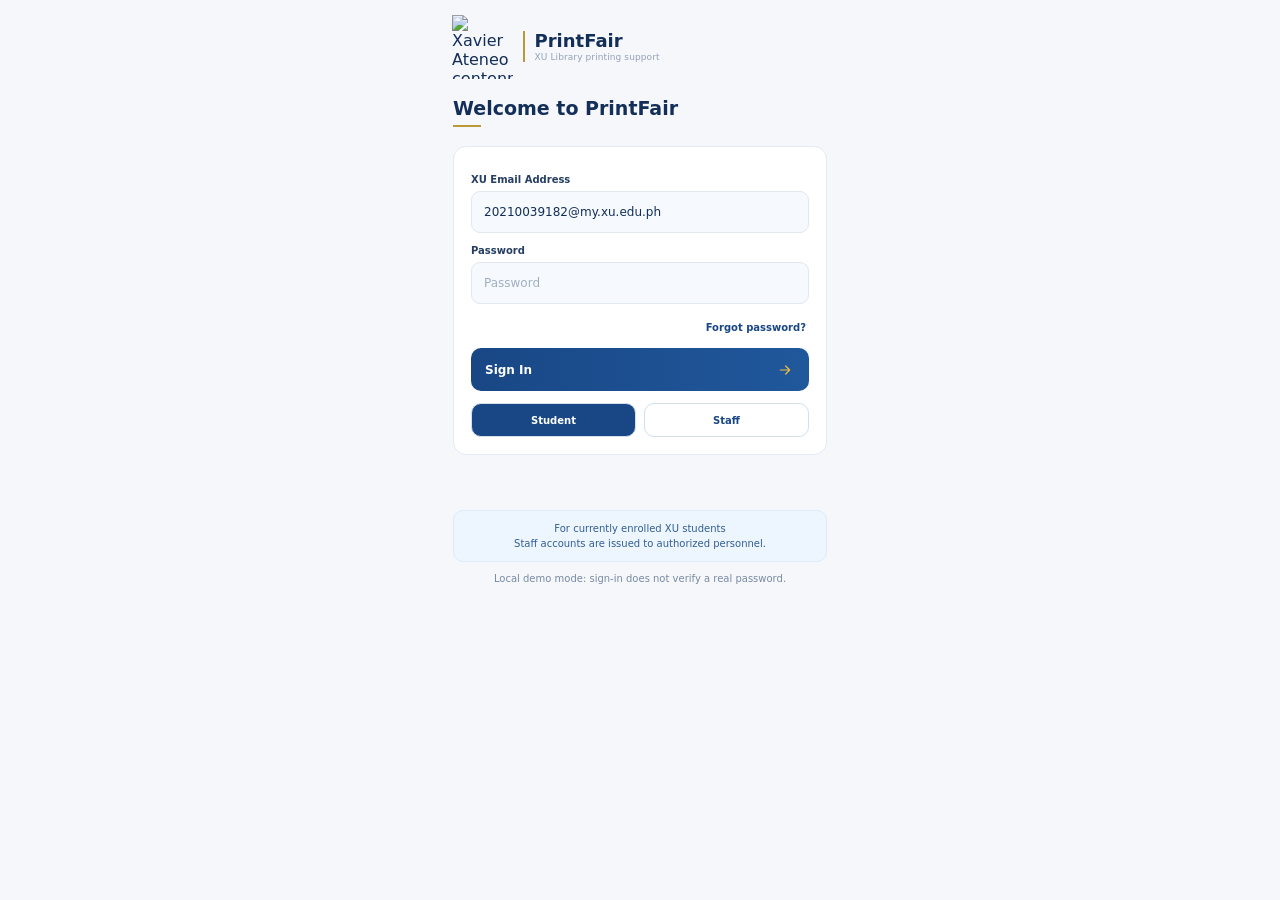
==== www/index.html @ c9dbb633 "Fix application bugs and add Milestone 4 documentation" ====
<!doctype html>
<html lang="en">
<head>
 <meta charset="utf-8"><meta name="viewport" content="width=device-width, initial-scale=1, viewport-fit=cover">
 <meta name="theme-color" content="#194785">
 <title>PrintFair | XU Library Printing Support</title>
 <link rel="manifest" href="manifest.webmanifest">
 <link rel="icon" href="assets/app-icon.png">
 <link rel="stylesheet" href="styles.css?v=7">
</head>
<body>
 <main id="app" aria-live="polite"></main>
 <script src="https://cdnjs.cloudflare.com/ajax/libs/pdf.js/3.11.174/pdf.min.js" defer></script>
 <script src="domain.js?v=7"></script>
 <script src="https://cdn.jsdelivr.net/npm/@supabase/supabase-js@2"></script>
 <script src="backend-config.js?v=7"></script>
 <script src="storage.js?v=7"></script>
 <script src="backend.js?v=7"></script>
 <script src="app.js?v=7" defer></script>
 <script>if ('serviceWorker' in navigator && location.protocol!=='file:') {window.addEventListener('load',()=>navigator.serviceWorker.register('sw.js?v=7').catch(()=>{}));}</script>
</body>
</html>
---- www/styles.css ----
:root{--blue:#194785;--blue2:#215a9d;--navy:#132f59;--gold:#b99a36;--bg:#f5f7fb;--white:#fff;--muted:#788aa3;--stroke:#e3eaf4;--green:#177348;--orange:#bb4f2c;--red:#bc4343;--shadow:0 2px 9px rgba(33,64,113,.035)}
*{box-sizing:border-box}html,body{margin:0;min-height:100%;font-family:Inter,ui-sans-serif,system-ui,-apple-system,'Segoe UI',sans-serif;color:var(--navy);background:#dce4f0}button,input,select{font:inherit}button{cursor:pointer}button:disabled{opacity:.6;cursor:not-allowed}button:focus-visible,input:focus-visible,select:focus-visible{outline:2px solid #dfb02e;outline-offset:2px}a{color:var(--blue)}
#app{max-width:410px;min-height:100dvh;margin:auto;background:var(--bg);box-shadow:0 0 24px #13345a18;position:relative}.shell{min-height:100dvh;padding:0 17px 93px;background:var(--bg)}.login-shell{padding-bottom:28px}.statusbar{height:29px;display:flex;align-items:center;justify-content:space-between;padding:6px 5px 0;font-size:12px;font-weight:800}.status-icons{font-size:12px;letter-spacing:1px}.brand{height:70px;display:flex;align-items:center;gap:10px}.brand-logo{width:57px;height:59px;object-fit:contain;mix-blend-mode:multiply}.brand-divider{height:31px;width:1.5px;background:var(--gold)}.brand-name{font-size:18px;color:var(--navy);font-weight:800;line-height:1.15}.brand-sub{font-size:9px;color:#93a2b8;letter-spacing:.1px}.noti{margin-left:auto;width:35px;height:35px;display:grid;place-items:center;border:1px solid var(--stroke);border-radius:11px;background:#fff;color:var(--blue)}.noti .dot{position:absolute;width:5px;height:5px;border-radius:50%;background:var(--gold);margin-left:13px;margin-top:-13px}
h1{font-size:19px;margin:7px 0 3px;font-weight:800;line-height:1.18}h2{font-size:14px;font-weight:800;margin:15px 0 8px}.subheading{color:var(--muted);font-size:10px;margin:0 0 12px}.underline{width:28px;height:2px;background:var(--gold);margin:6px 0 7px}.card{background:white;border:1px solid var(--stroke);border-radius:13px;padding:13px;box-shadow:var(--shadow)}.shadowless{box-shadow:none}.row{display:flex;align-items:center;gap:9px}.between{justify-content:space-between}.center{justify-content:center}.col{display:flex;flex-direction:column;gap:8px}.text-muted{color:var(--muted)}.xs{font-size:10px}.sm{font-size:12px}.bold{font-weight:800}.top{margin-top:12px}.tiny{font-size:9px}.page{padding:4px 1px 0}.badge{font-size:9px;border-radius:999px;padding:5px 8px;white-space:nowrap;font-weight:750}.good{background:#e6f7ed;color:#197442}.bad{background:#fff0e9;color:#bb4a28}.neutral{background:#eaf0fa;color:#315981}.gold{color:var(--gold)}.tabspacer{height:12px}
.allowance{border-radius:16px;color:#fff;background:linear-gradient(127deg,#194785,#2670b5);padding:17px;position:relative;overflow:hidden}.allowance:before{content:'';position:absolute;right:-20px;top:-80px;width:130px;height:160px;border:25px solid #ffffff0c;border-radius:50%}.allowance:after{content:'';position:absolute;right:-14px;bottom:-17px;width:118px;height:30px;border-top:3px solid #e0b141;border-radius:50%}.allowance small{display:block;font-size:9px;font-weight:750;letter-spacing:.2px}.allowance .amount{display:flex;align-items:baseline;gap:6px;margin:2px 0 7px}.allowance .amount strong{font-size:37px;letter-spacing:-1.6px}.allowance .amount span{font-size:13px}.bar{height:6px;background:#ffffff66;border-radius:30px;overflow:hidden}.bar-fill{height:100%;background:#fff;border-radius:30px}.allowance .foot{font-size:10px;margin:11px 0 0;color:#e3edfa}.allowance-ico{position:absolute;top:14px;right:14px;background:#ffffff20;padding:9px;border-radius:10px}
.btn{border:0;min-height:43px;background:linear-gradient(90deg,#194785,#20589c);color:white;font-size:12px;font-weight:750;border-radius:10px;padding:10px 14px;display:flex;align-items:center;justify-content:center;gap:8px;text-align:center}.btn.block{width:100%}.btn.secondary{background:white;border:1px solid #d1dfec;color:var(--blue)}.btn.danger{background:white;border:1px solid #eac8c8;color:#bc4949}.btn.ghost{background:#eaf1fb;color:var(--blue)}.btn.sm{min-height:34px;font-size:10px}.btn .tail{margin-left:auto;color:#edbd43}.primary-action{margin-top:12px}.section-head{display:flex;align-items:center;justify-content:space-between;margin:15px 0 8px}.section-head h2{margin:0}.link{border:0;background:transparent;color:var(--blue);font-size:10px;font-weight:750;padding:3px}.station{margin-bottom:7px;display:flex;gap:10px;align-items:center;padding:11px 10px}.station .iconplate,.docicon{height:36px;width:36px;flex-shrink:0;display:grid;place-items:center;border-radius:10px;background:#ecf3fc;color:#2c69b3}.station .name{font-size:11px;font-weight:800}.station .floor{font-size:9px;color:var(--muted);margin-top:3px}.station .badge{margin-left:auto}.docinfo{min-width:0;flex:1}.filename{font-size:11px;font-weight:750;overflow:hidden;text-overflow:ellipsis;white-space:nowrap}.meta{font-size:10px;color:var(--muted);margin-top:3px}.request{padding:13px;margin-bottom:8px}.request .topline{background:#f5f8fd;border-radius:8px;padding:6px 8px;font-size:10px;display:flex;align-items:center;justify-content:space-between;margin-bottom:11px}.request .row{margin-bottom:11px}.divider{border-top:1px solid var(--stroke);margin:10px 0}.pills{display:grid;grid-template-columns:1fr 1fr;gap:10px;margin-top:10px}.statbox{padding:12px;background:#fff;border-radius:12px;min-height:76px}.statbox .label{color:#7185a2;font-size:9px;font-weight:750;text-transform:uppercase}.statbox .value{font-size:25px;font-weight:850;margin:5px 0 0}.statbox .desc{color:#889cb1;font-size:9px}
.bottomnav{position:fixed;bottom:0;left:50%;transform:translateX(-50%);width:min(410px,100vw);max-width:100vw;height:75px;background:#fff;border-top:1px solid #deca81;display:flex;align-items:center;justify-content:space-between;gap:2px;padding:6px 12px calc(8px + env(safe-area-inset-bottom,0px));z-index:10;overflow:hidden}.nav-item{border:none;background:transparent;flex:1 1 0;width:25%;max-width:25%;min-width:0;display:flex;flex-direction:column;align-items:center;justify-content:center;gap:4px;font-size:9px;color:#8c9cb0;padding:0 2px;overflow:hidden;white-space:nowrap}.nav-item .ni{display:grid;place-items:center;width:36px;max-width:100%;height:29px;border-radius:11px;flex:0 0 auto}.nav-item.active{color:var(--blue);font-weight:800}.nav-item.active .ni{background:#e7f0ff}
.field{display:block;margin:10px 0 12px}.field label,.label{display:block;font-size:10px;font-weight:750;color:#253e61;margin-bottom:6px}.field input,.field select,.field textarea,.field .like-input{width:100%;border:1px solid #e0e8f2;border-radius:9px;background:#f6f9fd;padding:12px 12px;min-height:42px;color:var(--navy);font-size:12px}.field input::placeholder{color:#a1afc1}.field-row{display:flex;align-items:center;gap:8px}.notice{border-radius:10px;padding:10px;font-size:10px;line-height:1.5;background:#fff9ea;border:1px solid #f1e1b1;color:#8c6617;margin:9px 0}.notice.blue{background:#edf5ff;border-color:#dfeafa;color:#315e93}.notice.green{background:#edf9f0;border-color:#cbeed6;color:#23734a}.notice.red{background:#fff1f1;border-color:#f8d8d8;color:#ae3535}.stepbar{height:4px;border-radius:10px;background:#dbe4f0;display:flex;gap:5px;margin:12px 0 6px}.stepbar span{height:100%;border-radius:9px;flex:1;background:#dce5ef}.stepbar span.on{background:var(--blue)}.uploadbox{border:1.5px dashed #c1d7f6;border-radius:13px;background:white;padding:30px 14px;text-align:center;display:grid;place-items:center;gap:9px;margin:9px 0 14px}.uploadico{width:52px;height:52px;display:grid;place-items:center;border-radius:50%;background:#e8f1fd;color:#2864b1}.pdfpreview{height:182px;border-radius:11px;background:#f6f8fc;border:1px solid #e7ebf2;padding:10px;display:flex;align-items:center;justify-content:center;margin:10px 0}.pdf-page{width:112px;height:151px;background:#fff;border:1px solid #dce6f2;padding:13px;box-shadow:0 2px 4px #c8d0df44}.fake-line{height:3px;background:#d8e2f1;margin:8px 0;border-radius:3px}.fake-line.dark{height:5px;background:#294f87;width:65%}.countrow{display:flex;gap:10px;justify-content:center}.codebox{border:1px solid #d3ac5d;border-radius:13px;background:#fff;padding:31px 12px;text-align:center;margin:16px 0}.code{font-size:31px;font-weight:850;color:#1c4e82;letter-spacing:6px;margin:12px 0}.codebox small{font-size:9px;color:#738aa5}.numbig{font-weight:850;font-size:20px}.record-row{display:flex;align-items:center;justify-content:space-between;border-bottom:1px solid #e8edf4;padding:9px 0;gap:8px}.record-row:last-child{border-bottom:0}.record-row .k{font-size:10px;color:#7f90a9}.record-row .v{font-size:10px;font-weight:750;text-align:right;overflow-wrap:anywhere;max-width:61%}.centered{text-align:center}.stats3{display:grid;grid-template-columns:repeat(3,1fr)}.stats3>div{text-align:center;padding:8px 0;border-right:1px solid #e1e8f1}.stats3>div:last-child{border-right:0}.stats3 strong{font-size:23px}.stats3 small{display:block;font-size:9px;color:#8194ad}.avatar{width:46px;height:46px;display:grid;place-items:center;background:#e4effe;border-radius:100px;color:#174d89;font-weight:850}.empty{padding:21px 13px}.error-text{color:#b22f2f}.logo-hero{display:flex;align-items:center;gap:10px;margin:8px 0 19px}.loginbox{margin:25px 0 15px;padding:17px}.role-options{display:flex;gap:8px;margin-top:12px}.role-options button{flex:1}.role-options .selected{background:var(--blue);color:#fff}.toast{position:fixed;left:50%;bottom:90px;transform:translateX(-50%);background:#17365a;color:white;font-size:12px;max-width:340px;width:calc(100% - 35px);padding:12px 15px;border-radius:10px;box-shadow:0 5px 20px #14233755;z-index:120}.flex1{flex:1}.icon{vertical-align:middle;flex-shrink:0}.no-mobile-nav{padding-bottom:20px}
@media(min-width:700px){#app{min-height:844px;margin:24px auto;border-radius:14px;overflow:hidden}.bottomnav{bottom:0}body{padding-bottom:32px}}
@media(max-width:360px){.code{font-size:24px;letter-spacing:4px}.station .badge{font-size:8px;padding:4px 5px}.brand-name{font-size:16px}.shell{padding-left:12px;padding-right:12px}}
.visually-hidden{position:absolute;left:-9999px;width:1px;height:1px;overflow:hidden}.sr-only{position:absolute;width:1px;height:1px;clip:rect(0 0 0 0);overflow:hidden}.stepnumber{width:23px;height:23px;border-radius:50%;background:#194785;color:white;display:grid;place-items:center;flex-shrink:0;font-size:10px;font-weight:700}.range-input:focus{outline:2px solid #d6ad4d}.small-avatar{width:32px;height:32px;font-size:10px}.transaction-click{display:block;cursor:pointer;width:100%;box-sizing:border-box;background:none;border:0;padding:0;color:inherit;font:inherit;text-align:left}.transaction-click:focus-visible{outline:2px solid var(--blue);border-radius:9px}.plain-row{width:100%;display:flex;justify-content:space-between;align-items:center;gap:12px;border:0;background:none;color:var(--navy);font-size:12px;font-weight:750;text-align:left;padding:5px}.station .docicon{height:32px;width:32px}.btn .icon{margin-right:2px}.badge .icon{width:12px}section.card[hidden]{display:none}.loginbox{margin-top:19px}.loginbox .role-options{margin-top:12px}.loginbox .role-options .selected{background:#194785;color:white}.login-shell{padding-bottom:26px}.login-shell .bottomnav{display:none}.codebox .code{overflow-wrap:anywhere}.shell .page>p{line-height:1.4}@media(min-width:700px){.bottomnav{width:410px;bottom:0}body{background:#dde6f1}}@media(prefers-reduced-motion:no-preference){.btn,.card,.nav-item{transition:background .12s ease,box-shadow .12s ease}.btn:hover{filter:brightness(1.05)}}

.brand{padding-top:6px;height:86px}.brand-copy{min-width:0}.brand-logo{width:61px;height:64px}.statusbar,.status-icons{display:none!important}.noti{position:relative}.noti .dot{display:none}.profile-name{font-size:13px}.role-description{font-size:10px;color:#7b8da5;margin:5px 0 0}.status-name{font-weight:750;color:#217249}.text-status{display:inline-block;margin:6px 0 10px;font-size:11px;font-weight:750}.good-text{color:#207449}.request .topline{color:#637e9c}.record-button{display:block;text-align:left;background:transparent;border:0;width:100%;padding:0;margin:0 0 8px;color:inherit;font:inherit;cursor:pointer}.record-button>.card{margin:0}.record-button:hover .card,.record-button:focus-visible .card{border-color:#b6d0ef}.record-button[hidden]{display:none}.review-file{display:flex;align-items:center;gap:7px;background:#f4f7fc;padding:9px;border-radius:8px}.review-file .filename{flex:1}.review-file .meta{white-space:nowrap}.pdfpreview{min-width:42%;max-width:44%;height:170px}.range-input{width:115px;border-radius:9px;padding:10px;border:1px solid var(--stroke);background:#f6f9fd;font-size:12px;color:var(--navy)}.positive-icon{color:var(--green)}.day-total{max-width:180px;margin:14px auto}.right{text-align:right}.login-note{margin-top:55px}.rules p{font-size:12px;line-height:1.45;margin:0;padding:11px 0;border-bottom:1px solid var(--stroke)}.rules p:last-child{border-bottom:0}.modal-overlay{position:fixed;inset:0;z-index:100;background:#172c4980;display:flex;align-items:center;justify-content:center;padding:14px}.modal{width:min(390px,100%);max-height:90vh;overflow:auto;background:white;padding:19px;border-radius:14px;box-shadow:0 12px 35px #12253b40}.modal h2{margin:0 0 14px;font-size:17px}.modal-actions{display:flex;gap:10px;margin-top:14px}.modal-actions .btn{flex:1}.modal textarea{width:100%;resize:vertical;border:1px solid var(--stroke);border-radius:8px;padding:10px;background:#f6f9fd;color:var(--navy);font-size:12px}.badge{letter-spacing:0}.badge::before{display:none}.allowance .bar-fill{transition:width .16s}.plain-row .icon:last-child{margin-left:auto}.card.station-card{padding:0 12px}.card.station-card .station{margin-bottom:0;padding:11px 0}.station .badge{margin-left:auto}.btn:active{transform:translateY(1px)}@media(min-width:700px){.brand{padding-top:7px}}


html, body { background: var(--bg) !important; }
body { padding: 0 !important; }
#app { box-shadow: none !important; border: 0 !important; border-radius: 0 !important; margin: 0 auto !important; overflow: visible !important; min-height: 100dvh !important; }
.card, .pdf-page, .toast, .modal { box-shadow: none !important; }
@media (min-width:700px) {
  #app { max-width: 410px; }
  .bottomnav { width: 410px; }
}

.pdf-page{display:flex;align-items:center;justify-content:center;overflow:hidden}.pdf-page canvas{display:block;max-width:100%;max-height:100%;object-fit:contain}

/* Correction validation remains readable above the modal backdrop. */
.correction-error{margin:10px 0 0;padding:10px 11px;border:1px solid #f0caca;border-radius:9px;background:#fff0f0;color:#a52d2d;font-size:11px;font-weight:700;line-height:1.45}
.correction-error[hidden]{display:none}
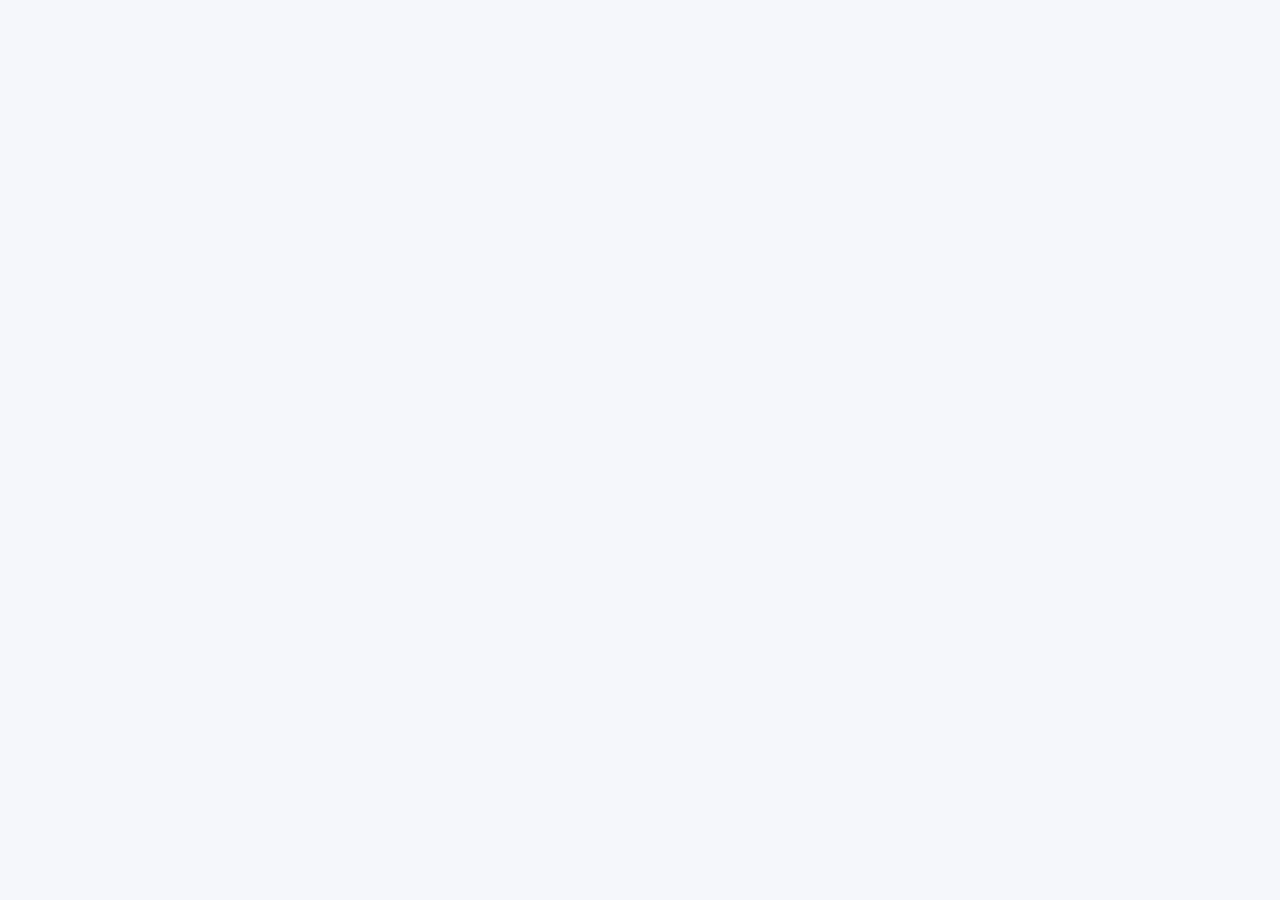
==== commit 33239406: "Fix PrintFair authentication, code expiry, kiosk retrieval and responsive navigation" ====
--- a/www/index.html
+++ b/www/index.html
@@ -6,17 +6,17 @@
  <title>PrintFair | XU Library Printing Support</title>
  <link rel="manifest" href="manifest.webmanifest">
  <link rel="icon" href="assets/app-icon.png">
- <link rel="stylesheet" href="styles.css?v=7">
+ <link rel="stylesheet" href="styles.css?v=8">
 </head>
 <body>
  <main id="app" aria-live="polite"></main>
  <script src="https://cdnjs.cloudflare.com/ajax/libs/pdf.js/3.11.174/pdf.min.js" defer></script>
- <script src="domain.js?v=7"></script>
+ <script src="domain.js?v=8"></script>
  <script src="https://cdn.jsdelivr.net/npm/@supabase/supabase-js@2"></script>
- <script src="backend-config.js?v=7"></script>
- <script src="storage.js?v=7"></script>
- <script src="backend.js?v=7"></script>
- <script src="app.js?v=7" defer></script>
- <script>if ('serviceWorker' in navigator && location.protocol!=='file:') {window.addEventListener('load',()=>navigator.serviceWorker.register('sw.js?v=7').catch(()=>{}));}</script>
+ <script src="backend-config.js?v=8"></script>
+ <script src="storage.js?v=8"></script>
+ <script src="backend.js?v=8"></script>
+ <script src="app.js?v=8" defer></script>
+ <script>if ('serviceWorker' in navigator && location.protocol!=='file:') {window.addEventListener('load',()=>navigator.serviceWorker.register('sw.js?v=8').catch(()=>{}));}</script>
 </body>
 </html>
--- a/www/styles.css
+++ b/www/styles.css
@@ -1,10 +1,10 @@
 :root{--blue:#194785;--blue2:#215a9d;--navy:#132f59;--gold:#b99a36;--bg:#f5f7fb;--white:#fff;--muted:#788aa3;--stroke:#e3eaf4;--green:#177348;--orange:#bb4f2c;--red:#bc4343;--shadow:0 2px 9px rgba(33,64,113,.035)}
 *{box-sizing:border-box}html,body{margin:0;min-height:100%;font-family:Inter,ui-sans-serif,system-ui,-apple-system,'Segoe UI',sans-serif;color:var(--navy);background:#dce4f0}button,input,select{font:inherit}button{cursor:pointer}button:disabled{opacity:.6;cursor:not-allowed}button:focus-visible,input:focus-visible,select:focus-visible{outline:2px solid #dfb02e;outline-offset:2px}a{color:var(--blue)}
-#app{max-width:410px;min-height:100dvh;margin:auto;background:var(--bg);box-shadow:0 0 24px #13345a18;position:relative}.shell{min-height:100dvh;padding:0 17px 93px;background:var(--bg)}.login-shell{padding-bottom:28px}.statusbar{height:29px;display:flex;align-items:center;justify-content:space-between;padding:6px 5px 0;font-size:12px;font-weight:800}.status-icons{font-size:12px;letter-spacing:1px}.brand{height:70px;display:flex;align-items:center;gap:10px}.brand-logo{width:57px;height:59px;object-fit:contain;mix-blend-mode:multiply}.brand-divider{height:31px;width:1.5px;background:var(--gold)}.brand-name{font-size:18px;color:var(--navy);font-weight:800;line-height:1.15}.brand-sub{font-size:9px;color:#93a2b8;letter-spacing:.1px}.noti{margin-left:auto;width:35px;height:35px;display:grid;place-items:center;border:1px solid var(--stroke);border-radius:11px;background:#fff;color:var(--blue)}.noti .dot{position:absolute;width:5px;height:5px;border-radius:50%;background:var(--gold);margin-left:13px;margin-top:-13px}
+#app{max-width:410px;min-height:100dvh;margin:auto;background:var(--bg);box-shadow:0 0 24px #13345a18;position:relative}.shell{min-height:100dvh;padding:0 17px calc(82px + env(safe-area-inset-bottom,0px));background:var(--bg)}.login-shell{padding-bottom:28px}.statusbar{height:29px;display:flex;align-items:center;justify-content:space-between;padding:6px 5px 0;font-size:12px;font-weight:800}.status-icons{font-size:12px;letter-spacing:1px}.brand{height:70px;display:flex;align-items:center;gap:10px}.brand-logo{width:57px;height:59px;object-fit:contain;mix-blend-mode:multiply}.brand-divider{height:31px;width:1.5px;background:var(--gold)}.brand-name{font-size:18px;color:var(--navy);font-weight:800;line-height:1.15}.brand-sub{font-size:9px;color:#93a2b8;letter-spacing:.1px}.noti{margin-left:auto;width:35px;height:35px;display:grid;place-items:center;border:1px solid var(--stroke);border-radius:11px;background:#fff;color:var(--blue)}.noti .dot{position:absolute;width:5px;height:5px;border-radius:50%;background:var(--gold);margin-left:13px;margin-top:-13px}
 h1{font-size:19px;margin:7px 0 3px;font-weight:800;line-height:1.18}h2{font-size:14px;font-weight:800;margin:15px 0 8px}.subheading{color:var(--muted);font-size:10px;margin:0 0 12px}.underline{width:28px;height:2px;background:var(--gold);margin:6px 0 7px}.card{background:white;border:1px solid var(--stroke);border-radius:13px;padding:13px;box-shadow:var(--shadow)}.shadowless{box-shadow:none}.row{display:flex;align-items:center;gap:9px}.between{justify-content:space-between}.center{justify-content:center}.col{display:flex;flex-direction:column;gap:8px}.text-muted{color:var(--muted)}.xs{font-size:10px}.sm{font-size:12px}.bold{font-weight:800}.top{margin-top:12px}.tiny{font-size:9px}.page{padding:4px 1px 0}.badge{font-size:9px;border-radius:999px;padding:5px 8px;white-space:nowrap;font-weight:750}.good{background:#e6f7ed;color:#197442}.bad{background:#fff0e9;color:#bb4a28}.neutral{background:#eaf0fa;color:#315981}.gold{color:var(--gold)}.tabspacer{height:12px}
 .allowance{border-radius:16px;color:#fff;background:linear-gradient(127deg,#194785,#2670b5);padding:17px;position:relative;overflow:hidden}.allowance:before{content:'';position:absolute;right:-20px;top:-80px;width:130px;height:160px;border:25px solid #ffffff0c;border-radius:50%}.allowance:after{content:'';position:absolute;right:-14px;bottom:-17px;width:118px;height:30px;border-top:3px solid #e0b141;border-radius:50%}.allowance small{display:block;font-size:9px;font-weight:750;letter-spacing:.2px}.allowance .amount{display:flex;align-items:baseline;gap:6px;margin:2px 0 7px}.allowance .amount strong{font-size:37px;letter-spacing:-1.6px}.allowance .amount span{font-size:13px}.bar{height:6px;background:#ffffff66;border-radius:30px;overflow:hidden}.bar-fill{height:100%;background:#fff;border-radius:30px}.allowance .foot{font-size:10px;margin:11px 0 0;color:#e3edfa}.allowance-ico{position:absolute;top:14px;right:14px;background:#ffffff20;padding:9px;border-radius:10px}
 .btn{border:0;min-height:43px;background:linear-gradient(90deg,#194785,#20589c);color:white;font-size:12px;font-weight:750;border-radius:10px;padding:10px 14px;display:flex;align-items:center;justify-content:center;gap:8px;text-align:center}.btn.block{width:100%}.btn.secondary{background:white;border:1px solid #d1dfec;color:var(--blue)}.btn.danger{background:white;border:1px solid #eac8c8;color:#bc4949}.btn.ghost{background:#eaf1fb;color:var(--blue)}.btn.sm{min-height:34px;font-size:10px}.btn .tail{margin-left:auto;color:#edbd43}.primary-action{margin-top:12px}.section-head{display:flex;align-items:center;justify-content:space-between;margin:15px 0 8px}.section-head h2{margin:0}.link{border:0;background:transparent;color:var(--blue);font-size:10px;font-weight:750;padding:3px}.station{margin-bottom:7px;display:flex;gap:10px;align-items:center;padding:11px 10px}.station .iconplate,.docicon{height:36px;width:36px;flex-shrink:0;display:grid;place-items:center;border-radius:10px;background:#ecf3fc;color:#2c69b3}.station .name{font-size:11px;font-weight:800}.station .floor{font-size:9px;color:var(--muted);margin-top:3px}.station .badge{margin-left:auto}.docinfo{min-width:0;flex:1}.filename{font-size:11px;font-weight:750;overflow:hidden;text-overflow:ellipsis;white-space:nowrap}.meta{font-size:10px;color:var(--muted);margin-top:3px}.request{padding:13px;margin-bottom:8px}.request .topline{background:#f5f8fd;border-radius:8px;padding:6px 8px;font-size:10px;display:flex;align-items:center;justify-content:space-between;margin-bottom:11px}.request .row{margin-bottom:11px}.divider{border-top:1px solid var(--stroke);margin:10px 0}.pills{display:grid;grid-template-columns:1fr 1fr;gap:10px;margin-top:10px}.statbox{padding:12px;background:#fff;border-radius:12px;min-height:76px}.statbox .label{color:#7185a2;font-size:9px;font-weight:750;text-transform:uppercase}.statbox .value{font-size:25px;font-weight:850;margin:5px 0 0}.statbox .desc{color:#889cb1;font-size:9px}
-.bottomnav{position:fixed;bottom:0;left:50%;transform:translateX(-50%);width:min(410px,100vw);max-width:100vw;height:75px;background:#fff;border-top:1px solid #deca81;display:flex;align-items:center;justify-content:space-between;gap:2px;padding:6px 12px calc(8px + env(safe-area-inset-bottom,0px));z-index:10;overflow:hidden}.nav-item{border:none;background:transparent;flex:1 1 0;width:25%;max-width:25%;min-width:0;display:flex;flex-direction:column;align-items:center;justify-content:center;gap:4px;font-size:9px;color:#8c9cb0;padding:0 2px;overflow:hidden;white-space:nowrap}.nav-item .ni{display:grid;place-items:center;width:36px;max-width:100%;height:29px;border-radius:11px;flex:0 0 auto}.nav-item.active{color:var(--blue);font-weight:800}.nav-item.active .ni{background:#e7f0ff}
+.bottomnav{position:fixed;bottom:0;left:50%;transform:translateX(-50%);width:min(100%,410px);height:calc(68px + env(safe-area-inset-bottom,0px));background:#fff;border-top:1px solid #deca81;display:grid;grid-template-columns:repeat(4,minmax(0,1fr));align-items:center;gap:0;padding:5px 6px calc(5px + env(safe-area-inset-bottom,0px));z-index:10;overflow:visible}.nav-item{border:none;background:transparent;min-width:0;width:100%;max-width:none;display:flex;flex-direction:column;align-items:center;justify-content:center;gap:3px;font-size:clamp(8px,2.4vw,10px);line-height:1.1;color:#8c9cb0;padding:3px 0;overflow:hidden;white-space:normal}.nav-item .ni{display:grid;place-items:center;width:34px;max-width:100%;height:29px;border-radius:11px;flex:0 0 auto}.nav-item.active{color:var(--blue);font-weight:800}.nav-item.active .ni{background:#e7f0ff}
 .field{display:block;margin:10px 0 12px}.field label,.label{display:block;font-size:10px;font-weight:750;color:#253e61;margin-bottom:6px}.field input,.field select,.field textarea,.field .like-input{width:100%;border:1px solid #e0e8f2;border-radius:9px;background:#f6f9fd;padding:12px 12px;min-height:42px;color:var(--navy);font-size:12px}.field input::placeholder{color:#a1afc1}.field-row{display:flex;align-items:center;gap:8px}.notice{border-radius:10px;padding:10px;font-size:10px;line-height:1.5;background:#fff9ea;border:1px solid #f1e1b1;color:#8c6617;margin:9px 0}.notice.blue{background:#edf5ff;border-color:#dfeafa;color:#315e93}.notice.green{background:#edf9f0;border-color:#cbeed6;color:#23734a}.notice.red{background:#fff1f1;border-color:#f8d8d8;color:#ae3535}.stepbar{height:4px;border-radius:10px;background:#dbe4f0;display:flex;gap:5px;margin:12px 0 6px}.stepbar span{height:100%;border-radius:9px;flex:1;background:#dce5ef}.stepbar span.on{background:var(--blue)}.uploadbox{border:1.5px dashed #c1d7f6;border-radius:13px;background:white;padding:30px 14px;text-align:center;display:grid;place-items:center;gap:9px;margin:9px 0 14px}.uploadico{width:52px;height:52px;display:grid;place-items:center;border-radius:50%;background:#e8f1fd;color:#2864b1}.pdfpreview{height:182px;border-radius:11px;background:#f6f8fc;border:1px solid #e7ebf2;padding:10px;display:flex;align-items:center;justify-content:center;margin:10px 0}.pdf-page{width:112px;height:151px;background:#fff;border:1px solid #dce6f2;padding:13px;box-shadow:0 2px 4px #c8d0df44}.fake-line{height:3px;background:#d8e2f1;margin:8px 0;border-radius:3px}.fake-line.dark{height:5px;background:#294f87;width:65%}.countrow{display:flex;gap:10px;justify-content:center}.codebox{border:1px solid #d3ac5d;border-radius:13px;background:#fff;padding:31px 12px;text-align:center;margin:16px 0}.code{font-size:31px;font-weight:850;color:#1c4e82;letter-spacing:6px;margin:12px 0}.codebox small{font-size:9px;color:#738aa5}.numbig{font-weight:850;font-size:20px}.record-row{display:flex;align-items:center;justify-content:space-between;border-bottom:1px solid #e8edf4;padding:9px 0;gap:8px}.record-row:last-child{border-bottom:0}.record-row .k{font-size:10px;color:#7f90a9}.record-row .v{font-size:10px;font-weight:750;text-align:right;overflow-wrap:anywhere;max-width:61%}.centered{text-align:center}.stats3{display:grid;grid-template-columns:repeat(3,1fr)}.stats3>div{text-align:center;padding:8px 0;border-right:1px solid #e1e8f1}.stats3>div:last-child{border-right:0}.stats3 strong{font-size:23px}.stats3 small{display:block;font-size:9px;color:#8194ad}.avatar{width:46px;height:46px;display:grid;place-items:center;background:#e4effe;border-radius:100px;color:#174d89;font-weight:850}.empty{padding:21px 13px}.error-text{color:#b22f2f}.logo-hero{display:flex;align-items:center;gap:10px;margin:8px 0 19px}.loginbox{margin:25px 0 15px;padding:17px}.role-options{display:flex;gap:8px;margin-top:12px}.role-options button{flex:1}.role-options .selected{background:var(--blue);color:#fff}.toast{position:fixed;left:50%;bottom:90px;transform:translateX(-50%);background:#17365a;color:white;font-size:12px;max-width:340px;width:calc(100% - 35px);padding:12px 15px;border-radius:10px;box-shadow:0 5px 20px #14233755;z-index:120}.flex1{flex:1}.icon{vertical-align:middle;flex-shrink:0}.no-mobile-nav{padding-bottom:20px}
 @media(min-width:700px){#app{min-height:844px;margin:24px auto;border-radius:14px;overflow:hidden}.bottomnav{bottom:0}body{padding-bottom:32px}}
 @media(max-width:360px){.code{font-size:24px;letter-spacing:4px}.station .badge{font-size:8px;padding:4px 5px}.brand-name{font-size:16px}.shell{padding-left:12px;padding-right:12px}}
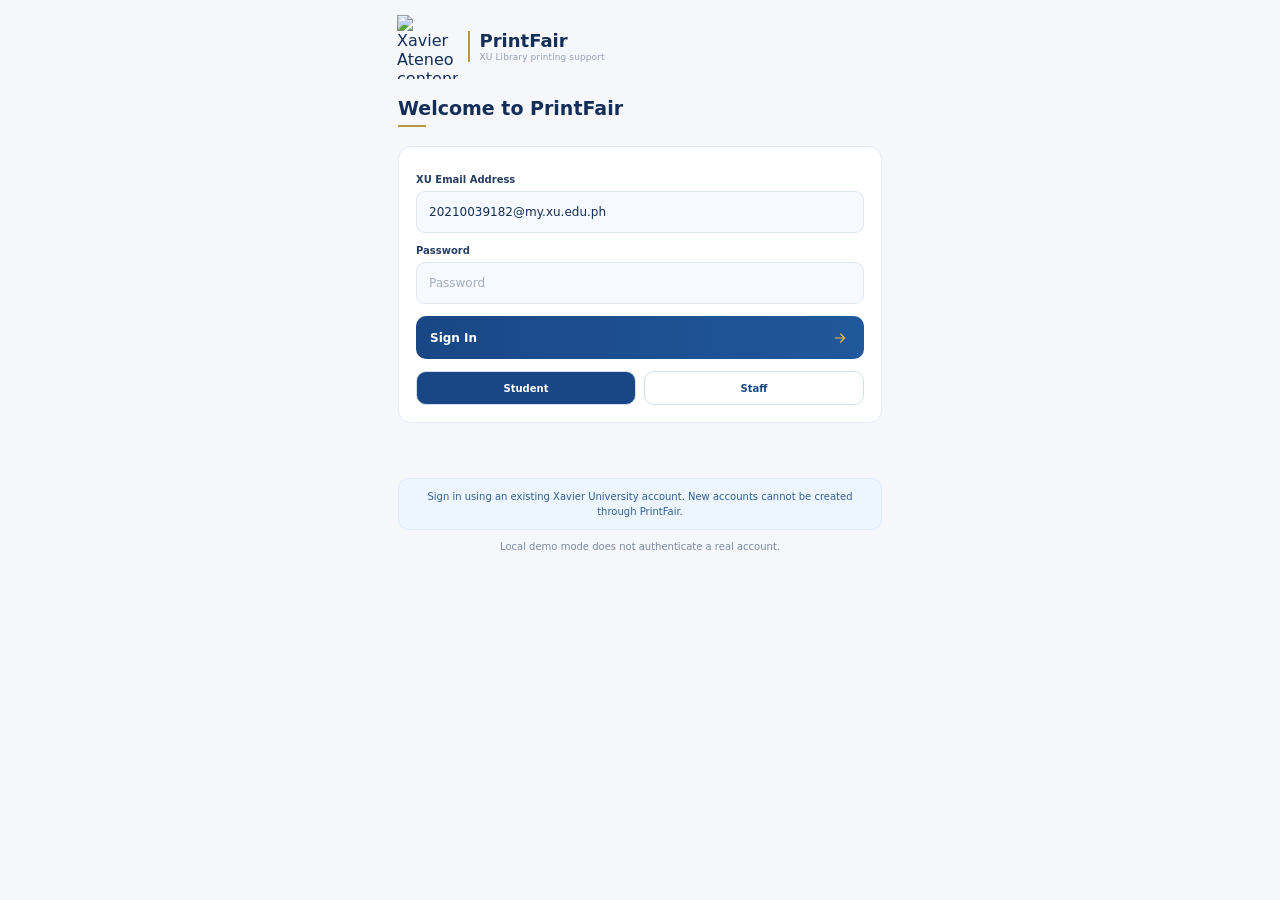
==== commit 67722675: "Refresh app asset versions after UI and validation updates" ====
--- a/www/index.html
+++ b/www/index.html
@@ -6,17 +6,17 @@
  <title>PrintFair | XU Library Printing Support</title>
  <link rel="manifest" href="manifest.webmanifest">
  <link rel="icon" href="assets/app-icon.png">
- <link rel="stylesheet" href="styles.css?v=8">
+ <link rel="stylesheet" href="styles.css?v=9">
 </head>
 <body>
  <main id="app" aria-live="polite"></main>
  <script src="https://cdnjs.cloudflare.com/ajax/libs/pdf.js/3.11.174/pdf.min.js" defer></script>
- <script src="domain.js?v=8"></script>
+ <script src="domain.js?v=9"></script>
  <script src="https://cdn.jsdelivr.net/npm/@supabase/supabase-js@2"></script>
- <script src="backend-config.js?v=8"></script>
- <script src="storage.js?v=8"></script>
- <script src="backend.js?v=8"></script>
- <script src="app.js?v=8" defer></script>
- <script>if ('serviceWorker' in navigator && location.protocol!=='file:') {window.addEventListener('load',()=>navigator.serviceWorker.register('sw.js?v=8').catch(()=>{}));}</script>
+ <script src="backend-config.js?v=9"></script>
+ <script src="storage.js?v=9"></script>
+ <script src="backend.js?v=9"></script>
+ <script src="app.js?v=9" defer></script>
+ <script>if ('serviceWorker' in navigator && location.protocol!=='file:') {window.addEventListener('load',()=>navigator.serviceWorker.register('sw.js?v=9').catch(()=>{}));}</script>
 </body>
 </html>
--- a/www/styles.css
+++ b/www/styles.css
@@ -27,3 +27,33 @@
 /* Correction validation remains readable above the modal backdrop. */
 .correction-error{margin:10px 0 0;padding:10px 11px;border:1px solid #f0caca;border-radius:9px;background:#fff0f0;color:#a52d2d;font-size:11px;font-weight:700;line-height:1.45}
 .correction-error[hidden]{display:none}
+
+
+/* Responsive document review: give the actual PDF page enough room to inspect. */
+.pdf-preview-layout{display:flex;flex-direction:column;gap:12px;width:100%;min-width:0}
+.pdfpreview{width:100%!important;min-width:0!important;max-width:none!important;height:clamp(300px,55vh,480px)!important;min-height:300px;padding:12px;margin:0;overflow:hidden}
+.pdf-page{width:100%!important;max-width:none!important;height:100%!important;min-height:0;padding:10px;display:flex;align-items:center;justify-content:center;overflow:hidden}
+.pdf-page canvas{display:block;max-width:100%;max-height:100%;object-fit:contain}
+.pdf-preview-controls{display:flex;align-items:center;justify-content:space-between;gap:12px;flex-wrap:wrap;min-width:0}
+.pdf-preview-controls>.row{margin-left:auto}
+.review-file{min-width:0;max-width:100%}
+.review-file .filename{min-width:0;overflow-wrap:anywhere}
+.field-row{min-width:0;flex-wrap:wrap}
+.range-input{min-width:0;max-width:100%}
+.shell,.page,.card{min-width:0;max-width:100%}
+#app{width:100%;overflow-x:clip}
+img,canvas,svg{max-width:100%}
+button,.btn{max-width:100%;overflow-wrap:anywhere}
+@media(min-width:700px){
+  #app{max-width:520px}
+  .bottomnav{width:520px}
+}
+@media(max-width:360px){
+  .shell{padding-left:11px;padding-right:11px}
+  .pdfpreview{height:clamp(280px,52vh,380px)!important}
+  .review-file{gap:5px;padding:8px}
+  .review-file .meta{font-size:9px}
+  .pdf-preview-controls{align-items:flex-start}
+  .pdf-preview-controls>.row{margin-left:0}
+  .range-input{width:min(100%,160px)}
+}
